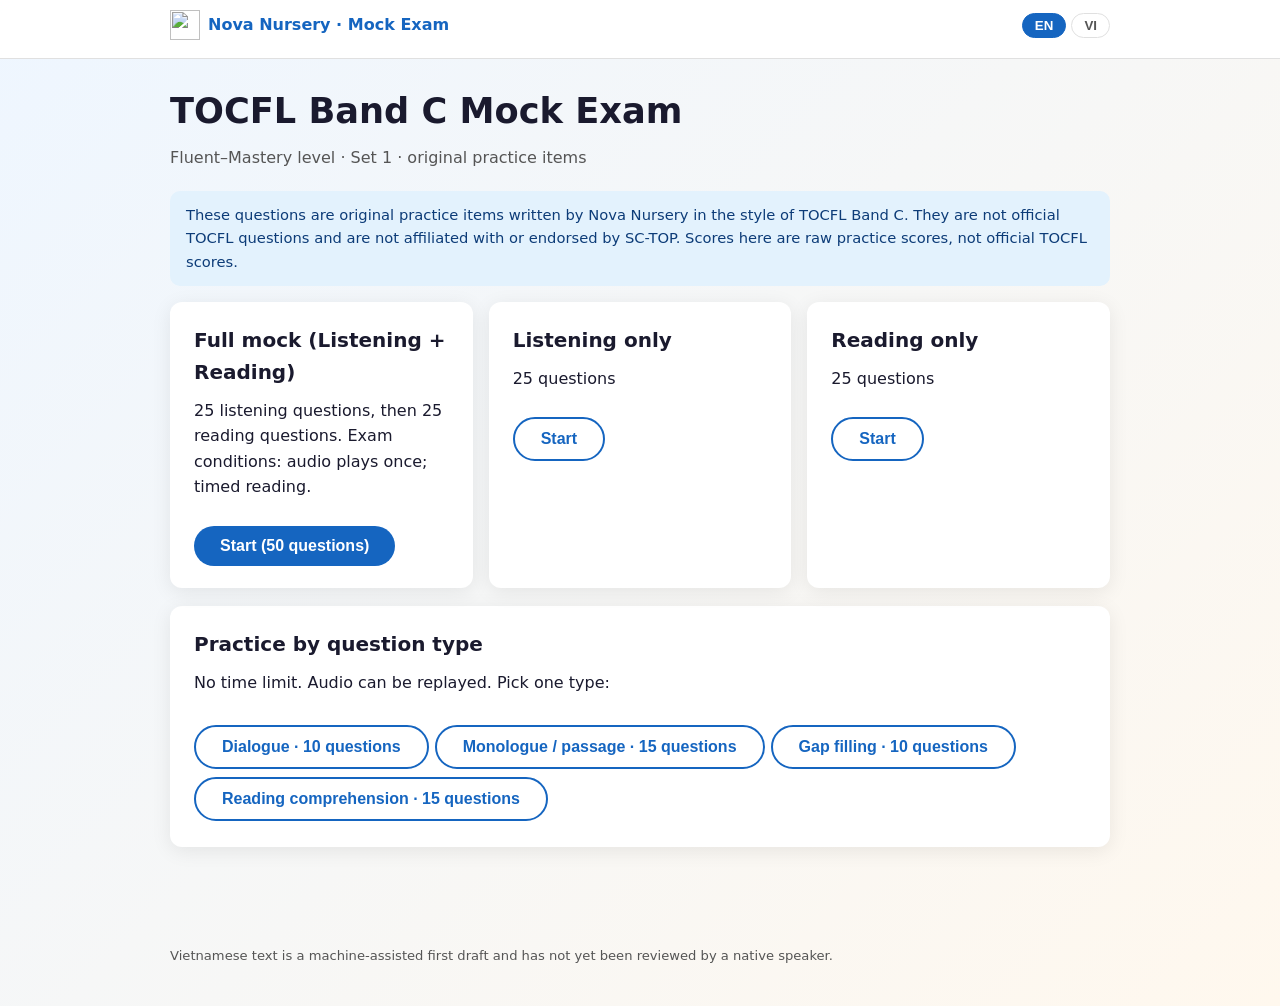
==== mock-exam/index.html @ 01f8cda5 "新增 TOCFL Band C 模擬考試網頁 v0.1：25 聽力＋25 閱讀原創題、edge-tts 音檔、計分與成績分析" ====
<!DOCTYPE html>
<html lang="en">
<head>
<meta charset="UTF-8" />
<meta name="viewport" content="width=device-width, initial-scale=1.0" />
<title>Nova Nursery — TOCFL Band C Mock Exam</title>
<style>
  :root {
    --blue:#1565C0; --blue-light:#1976D2; --blue-pale:#E3F2FD; --cream:#FFF8EE;
    --text:#1A1A2E; --sub:#555; --border:#E0E0E0; --white:#fff;
    --green:#2E7D32; --green-pale:#E8F5E9; --red:#C62828; --red-pale:#FDECEA; --gold:#F9A825;
    --radius:12px; --shadow:0 4px 20px rgba(0,0,0,.08);
  }
  *{box-sizing:border-box;margin:0;padding:0}
  body{font-family:"Be Vietnam Pro",system-ui,-apple-system,"Segoe UI","Noto Sans TC","Noto Sans",sans-serif;
       color:var(--text);background:linear-gradient(135deg,#EEF6FF 0%,var(--cream) 100%);min-height:100vh;line-height:1.6}
  header{position:sticky;top:0;z-index:20;background:rgba(255,255,255,.95);backdrop-filter:blur(8px);border-bottom:1px solid var(--border)}
  .bar{max-width:980px;margin:0 auto;padding:10px 20px;display:flex;align-items:center;justify-content:space-between;gap:12px}
  .brand{font-weight:800;color:var(--blue);display:flex;align-items:center;gap:8px}
  .brand img{width:30px;height:30px}
  .langs button{border:1px solid var(--border);background:var(--white);padding:4px 12px;border-radius:999px;cursor:pointer;font-weight:600;color:var(--sub)}
  .langs button.on{background:var(--blue);color:var(--white);border-color:var(--blue)}
  .status{max-width:980px;margin:0 auto;padding:0 20px 8px;display:flex;gap:16px;font-size:.9rem;color:var(--sub);flex-wrap:wrap}
  .status b{color:var(--blue)}
  main{max-width:980px;margin:0 auto;padding:24px 20px 80px}
  h1{font-size:clamp(1.5rem,4vw,2.2rem);font-weight:900;margin-bottom:6px}
  h2{font-size:1.25rem;font-weight:800;margin:0 0 10px}
  .lead{color:var(--sub);margin-bottom:20px}
  .card{background:var(--white);border-radius:var(--radius);box-shadow:var(--shadow);padding:22px 24px;margin-bottom:18px}
  .grid{display:grid;grid-template-columns:repeat(auto-fit,minmax(260px,1fr));gap:16px}
  .btn{display:inline-block;background:var(--blue);color:var(--white);border:none;border-radius:999px;padding:11px 26px;font-weight:700;font-size:1rem;cursor:pointer}
  .btn:hover{background:var(--blue-light)} .btn.ghost{background:var(--white);color:var(--blue);border:2px solid var(--blue)}
  .btn[disabled]{opacity:.5;cursor:not-allowed}
  .notice{background:var(--blue-pale);border-radius:10px;padding:12px 16px;font-size:.92rem;color:#0d3c78;margin-bottom:16px}
  ul.rules{margin:8px 0 18px 20px} ul.rules li{margin:4px 0}
  .passage{font-size:1.1rem;line-height:2;background:var(--cream);border-radius:10px;padding:16px 20px;margin-bottom:14px;letter-spacing:.02em}
  .blank{display:inline-block;min-width:26px;text-align:center;font-weight:800;color:var(--blue);border-bottom:2px solid var(--blue);margin:0 3px}
  .q{padding:12px 0;border-top:1px dashed var(--border)} .q:first-of-type{border-top:none}
  .qh{font-weight:700;margin-bottom:6px}
  .opts{display:grid;gap:6px}
  .opts.inline{grid-template-columns:repeat(auto-fit,minmax(130px,1fr))}
  .opt{display:flex;gap:8px;align-items:flex-start;border:1.5px solid var(--border);border-radius:10px;padding:8px 12px;cursor:pointer;background:var(--white)}
  .opt:hover{border-color:var(--blue-light)} .opt input{margin-top:5px}
  .opt.sel{border-color:var(--blue);background:var(--blue-pale)}
  .opt.correct{border-color:var(--green);background:var(--green-pale)} .opt.wrong{border-color:var(--red);background:var(--red-pale)}
  .opt .l{font-weight:800;color:var(--blue)}
  .player{display:flex;align-items:center;gap:14px;background:var(--blue-pale);border-radius:10px;padding:12px 16px;margin-bottom:12px;flex-wrap:wrap}
  .pulse{width:12px;height:12px;border-radius:50%;background:var(--gold);animation:p 1s infinite}
  @keyframes p{50%{opacity:.25}}
  .locked{opacity:.55;pointer-events:none}
  .chip{display:inline-block;font-size:.78rem;font-weight:700;padding:2px 9px;border-radius:999px;background:var(--blue-pale);color:var(--blue);margin:2px 4px 2px 0}
  .chip.lv{background:#FFF8E1;color:#8d6000}
  table{width:100%;border-collapse:collapse;margin-top:8px} th,td{text-align:left;padding:7px 10px;border-bottom:1px solid var(--border);font-size:.95rem}
  .bigscore{font-size:2.6rem;font-weight:900;color:var(--blue)}
  .bar2{height:10px;background:var(--border);border-radius:999px;overflow:hidden;min-width:80px} .bar2>i{display:block;height:100%;background:var(--blue)}
  .exp{background:var(--blue-pale);border-radius:8px;padding:8px 12px;margin-top:8px;font-size:.92rem}
  details{margin-top:8px} summary{cursor:pointer;font-weight:600;color:var(--blue)}
  .tr{background:var(--cream);border-radius:8px;padding:10px 14px;margin-top:6px;font-size:1rem;line-height:1.9}
  footer{max-width:980px;margin:0 auto;padding:0 20px 40px;color:var(--sub);font-size:.82rem}
  audio{width:100%;margin:6px 0}
</style>
</head>
<body>
<header>
  <div class="bar">
    <div class="brand"><img src="../Card/nova-nursery_emoji.png" alt="" /> Nova Nursery · Mock Exam</div>
    <div class="langs"><button data-l="en">EN</button> <button data-l="vi">VI</button></div>
  </div>
  <div class="status" id="status"></div>
</header>
<main id="app"></main>
<footer id="foot"></footer>

<script src="data/bandc-set1.js"></script>
<script>
"use strict";
const D = window.MOCK_EXAM;

/* ───────────── i18n ───────────── */
const I18N = {
  en: {
    title: "TOCFL Band C Mock Exam", sub: "Fluent–Mastery level · Set 1 · original practice items",
    disclaimer: "These questions are original practice items written by Nova Nursery in the style of TOCFL Band C. They are not official TOCFL questions and are not affiliated with or endorsed by SC-TOP. Scores here are raw practice scores, not official TOCFL scores.",
    fullMock: "Full mock (Listening + Reading)", fullMockD: "25 listening questions, then 25 reading questions. Exam conditions: audio plays once; timed reading.",
    listenOnly: "Listening only", readOnly: "Reading only", practice: "Practice by question type", practiceD: "No time limit. Audio can be replayed. Pick one type:",
    dialogue: "Dialogue", monologue: "Monologue / passage", gap: "Gap filling", comprehension: "Reading comprehension",
    qs: "questions", start: "Start", back: "Back to menu",
    lInstrT: "Listening section — instructions",
    lRules: ["Each passage is played once only. Then each question and its four options are read aloud.", "The options are shown on screen; the question itself is audio only.", "After the options are read there are 5 seconds before the next question.", "You cannot replay or go back. Click Start only when your sound is ready."],
    rInstrT: "Reading section — instructions",
    rRules: ["Choose the best answer for every blank or question.", "You can change answers until you submit or time runs out.", "The timer starts when you click Start."],
    startL: "Start listening", startR: "Start reading",
    passage: "Passage", question: "Question", blank: "Blank", of: "of",
    playingPassage: "Playing the passage…", playingQ: "Reading the question and options…", nextIn: "Next in", sec: "s",
    audioErr: "Audio could not be played (skipped).", groupDone: "Moving on…",
    listenDone: "Listening finished.", toReading: "Continue to the reading section",
    time: "Time left", submit: "Submit answers", confirmSubmit: "Submit now? Unanswered questions count as wrong.",
    results: "Results", total: "Total", listening: "Listening", reading: "Reading", correct: "correct",
    byType: "By question type", bySkill: "By skill", byLevel: "By target vocabulary level (TOCFL 8000-word list)",
    notInList: "not in 8000 list", review: "Review", yours: "Your answer", right: "Correct answer", none: "(no answer)",
    expl: "Why", transcript: "Transcript", retake: "Take again", targetWords: "Target words", rawNote: "Raw practice score (not an official TOCFL score).",
    skills: {detail:"Detail", inference:"Inference", attitude:"Attitude", "main-idea":"Main idea", connector:"Connectors", adverb:"Adverbs / nuance", vocabulary:"Vocabulary"},
    vNote: "Vietnamese text is a machine-assisted first draft and has not yet been reviewed by a native speaker.",
    playPassage: "Passage audio", playQ: "Question audio"
  },
  vi: {
    title: "Thi thử TOCFL Band C", sub: "Cấp Lưu loát–Tinh thông · Bộ 1 · câu hỏi tự biên soạn",
    disclaimer: "Các câu hỏi này do Nova Nursery tự biên soạn theo phong cách TOCFL Band C. Đây không phải đề thi chính thức và không liên kết hay được SC-TOP xác nhận. Điểm ở đây chỉ là điểm luyện tập thô, không phải điểm TOCFL chính thức.",
    fullMock: "Thi thử đầy đủ (Nghe + Đọc)", fullMockD: "25 câu nghe, sau đó 25 câu đọc. Điều kiện như thi thật: âm thanh chỉ phát một lần; phần đọc có giới hạn thời gian.",
    listenOnly: "Chỉ phần Nghe", readOnly: "Chỉ phần Đọc", practice: "Luyện theo dạng câu hỏi", practiceD: "Không giới hạn thời gian. Có thể nghe lại. Chọn một dạng:",
    dialogue: "Hội thoại", monologue: "Đoạn văn nói", gap: "Chọn từ điền chỗ trống", comprehension: "Đọc hiểu",
    qs: "câu", start: "Bắt đầu", back: "Về menu",
    lInstrT: "Phần Nghe — hướng dẫn",
    lRules: ["Mỗi đoạn chỉ phát một lần. Sau đó từng câu hỏi và bốn đáp án được đọc lên.", "Đáp án hiển thị trên màn hình; câu hỏi chỉ có ở dạng âm thanh.", "Sau khi đọc xong đáp án có 5 giây trước câu tiếp theo.", "Không thể nghe lại hay quay lại. Chỉ bấm Bắt đầu khi âm thanh đã sẵn sàng."],
    rInstrT: "Phần Đọc — hướng dẫn",
    rRules: ["Chọn đáp án tốt nhất cho mỗi chỗ trống hoặc câu hỏi.", "Có thể đổi đáp án cho đến khi nộp bài hoặc hết giờ.", "Đồng hồ bắt đầu khi bạn bấm Bắt đầu."],
    startL: "Bắt đầu nghe", startR: "Bắt đầu đọc",
    passage: "Đoạn", question: "Câu", blank: "Chỗ trống", of: "/",
    playingPassage: "Đang phát đoạn nghe…", playingQ: "Đang đọc câu hỏi và đáp án…", nextIn: "Câu tiếp theo sau", sec: "giây",
    audioErr: "Không phát được âm thanh (đã bỏ qua).", groupDone: "Chuyển tiếp…",
    listenDone: "Đã xong phần Nghe.", toReading: "Tiếp tục sang phần Đọc",
    time: "Còn lại", submit: "Nộp bài", confirmSubmit: "Nộp bài ngay? Câu chưa trả lời tính là sai.",
    results: "Kết quả", total: "Tổng", listening: "Nghe", reading: "Đọc", correct: "đúng",
    byType: "Theo dạng câu hỏi", bySkill: "Theo kỹ năng", byLevel: "Theo cấp độ từ vựng mục tiêu (danh sách 8000 từ TOCFL)",
    notInList: "không có trong danh sách 8000 từ", review: "Xem lại", yours: "Bạn chọn", right: "Đáp án đúng", none: "(chưa chọn)",
    expl: "Giải thích", transcript: "Bản ghi âm", retake: "Làm lại", targetWords: "Từ mục tiêu", rawNote: "Điểm luyện tập thô (không phải điểm TOCFL chính thức).",
    skills: {detail:"Chi tiết", inference:"Suy luận", attitude:"Thái độ", "main-idea":"Ý chính", connector:"Liên từ", adverb:"Phó từ / sắc thái", vocabulary:"Từ vựng"},
    vNote: "Phần tiếng Việt là bản nháp đầu do máy hỗ trợ, chưa được người bản ngữ rà soát.",
    playPassage: "Âm thanh đoạn nghe", playQ: "Âm thanh câu hỏi"
  }
};
let lang = localStorage.getItem("mockLang") || ((navigator.language || "").toLowerCase().startsWith("vi") ? "vi" : "en");
const T = () => I18N[lang];
const esc = s => String(s).replace(/[&<>"]/g, c => ({"&":"&amp;","<":"&lt;",">":"&gt;",'"':"&quot;"}[c]));
const LET = ["A", "B", "C", "D"];
const $ = id => document.getElementById(id);

/* ───────────── state ───────────── */
let S = null;          // current session
const audio = new Audio();

function newSession(mode, groups, sectionsOrder) {
  return { mode, groups, answers: {}, runId: Date.now(), cancelled: false, order: sectionsOrder || [] };
}
function cancelSession() {
  if (S) { S.cancelled = true; if (S.abort) S.abort(); clearInterval(S.timer); }
  audio.pause();
  S = null;
}
const dead = run => !S || S.cancelled || S.runId !== run;

/* ───────────── exam model ───────────── */
function listeningGroups(type) {
  return D.listening.filter(g => !type || g.type === type).map(g => ({ ...g, section: "listening", ctype: g.type }));
}
function readingGroups(type) {
  const gaps = D.gaps.map(g => ({ ...g, section: "reading", ctype: "gap" }));
  const comp = D.passages.map(g => ({ ...g, section: "reading", ctype: "comprehension" }));
  let all = [...gaps, ...comp];
  if (type) all = all.filter(g => g.ctype === type);
  return all;
}
const countQ = gs => gs.reduce((n, g) => n + g.questions.length, 0);
const qid = (g, i) => g.id + ":" + i;

/* ───────────── screens ───────────── */
function setStatus(html) { $("status").innerHTML = html || ""; }

function home() {
  cancelSession();
  setStatus("");
  const t = T();
  const nL = countQ(listeningGroups()), nR = countQ(readingGroups());
  $("app").innerHTML = `
    <h1>${esc(t.title)}</h1><p class="lead">${esc(t.sub)}</p>
    <div class="notice">${esc(t.disclaimer)}</div>
    <div class="grid">
      <div class="card"><h2>${esc(t.fullMock)}</h2><p>${esc(t.fullMockD)}</p><br>
        <button class="btn" data-act="full">${esc(t.start)} (${nL + nR} ${esc(t.qs)})</button></div>
      <div class="card"><h2>${esc(t.listenOnly)}</h2><p>${nL} ${esc(t.qs)}</p><br>
        <button class="btn ghost" data-act="listen">${esc(t.start)}</button></div>
      <div class="card"><h2>${esc(t.readOnly)}</h2><p>${nR} ${esc(t.qs)}</p><br>
        <button class="btn ghost" data-act="read">${esc(t.start)}</button></div>
    </div>
    <div class="card"><h2>${esc(t.practice)}</h2><p>${esc(t.practiceD)}</p><br>
      ${["dialogue", "monologue", "gap", "comprehension"].map(k => {
        const gs = (k === "dialogue" || k === "monologue") ? listeningGroups(k) : readingGroups(k);
        return `<button class="btn ghost" style="margin:4px 6px 4px 0" data-act="prac" data-k="${k}">${esc(t[k])} · ${countQ(gs)} ${esc(t.qs)}</button>`;
      }).join("")}
    </div>`;
  $("app").onclick = e => {
    const b = e.target.closest("button[data-act]"); if (!b) return;
    const a = b.dataset.act;
    if (a === "full") startExam("full");
    else if (a === "listen") startExam("listen");
    else if (a === "read") startExam("read");
    else if (a === "prac") startPractice(b.dataset.k);
  };
  renderFoot();
}
function renderFoot() { $("foot").innerHTML = lang === "vi" ? esc(I18N.vi.vNote) : esc(I18N.en.vNote); }

/* exam entry */
function startExam(kind) {
  const order = kind === "full" ? ["listening", "reading"] : kind === "listen" ? ["listening"] : ["reading"];
  S = newSession("exam", { listening: listeningGroups(), reading: readingGroups() }, order);
  S.kind = kind;
  nextSection();
}
function nextSection() {
  const sec = S.order.shift();
  if (!sec) return finish();
  S.currentSection = sec;
  if (sec === "listening") listeningIntro(); else readingIntro();
}
function instrScreen(titleKey, rulesKey, startKey, onStart) {
  const t = T();
  $("app").innerHTML = `<div class="card"><h2>${esc(t[titleKey])}</h2><ul class="rules">${t[rulesKey].map(r => `<li>${esc(r)}</li>`).join("")}</ul>
    <button class="btn" id="go">${esc(t[startKey])}</button> <button class="btn ghost" id="bk">${esc(t.back)}</button></div>`;
  $("go").onclick = onStart; $("bk").onclick = home;
}

/* ───────────── listening (exam: audio-driven) ───────────── */
function listeningIntro() { instrScreen("lInstrT", "lRules", "startL", runListening); }

function playFile(src) {
  return new Promise(res => {
    const run = S.runId;
    audio.onended = () => res(true);
    audio.onerror = () => res(false);
    audio.src = src;
    audio.play().catch(() => res(false));
    S.abort = () => { audio.pause(); res(false); };
  });
}
function wait(ms) { return new Promise(r => setTimeout(r, ms)); }

async function runListening() {
  const run = S.runId, gs = S.groups.listening, t = T();
  let qn = 0; const total = countQ(gs);
  for (let gi = 0; gi < gs.length; gi++) {
    if (dead(run)) return;
    const g = gs[gi];
    $("app").innerHTML = `<div class="card" id="gcard">
      <h2>${esc(t.passage)} ${gi + 1} ${esc(t.of)} ${gs.length} · ${esc(g.kind)}</h2>
      <div class="player"><span class="pulse"></span><span id="pstat">${esc(t.playingPassage)}</span></div>
      ${g.questions.map((q, i) => `<div class="q"><div class="qh">${esc(t.question)} ${i + 1}</div>${optsHtml(qid(g, i), q.options)}</div>`).join("")}
    </div>`;
    wireOpts();
    setStatus(`<span>${esc(t.listening)}: <b>${qn + 1}–${qn + g.questions.length}</b> / ${total}</span>`);
    let ok = await playFile(g.audioPassage);
    if (dead(run)) return;
    if (!ok) $("pstat").textContent = t.audioErr;
    for (let qi = 0; qi < g.questions.length; qi++) {
      $("pstat").textContent = `${t.question} ${qi + 1} — ${t.playingQ}`;
      ok = await playFile(g.audioQuestions[qi]);
      if (dead(run)) return;
      for (let s = 5; s >= 1; s--) {
        $("pstat").textContent = `${t.question} ${qi + 1} — ${t.nextIn} ${s}${t.sec}`;
        await wait(1000);
        if (dead(run)) return;
      }
    }
    qn += g.questions.length;
    $("pstat").textContent = t.groupDone;
    document.querySelectorAll("#gcard .opt").forEach(o => o.classList.add("locked"));
    await wait(1200);
  }
  setStatus("");
  if (S.order.length) {
    $("app").innerHTML = `<div class="card"><h2>${esc(t.listenDone)}</h2><button class="btn" id="go">${esc(t.toReading)}</button></div>`;
    $("go").onclick = nextSection;
  } else finish();
}

/* ───────────── reading ───────────── */
function readingIntro() { instrScreen("rInstrT", "rRules", "startR", () => runReading(S.groups.reading, S.mode === "exam")); }

function renderGap(g) {
  const t = T();
  const text = esc(g.text).replace(/\{(\d+)\}/g, (m, n) => `<span class="blank">${n}</span>`);
  return `<div class="card"><div class="passage">${text}</div>
    ${g.questions.map((q, i) => `<div class="q"><div class="qh">${esc(t.blank)} ${i + 1}</div>${optsHtml(qid(g, i), q.options, true)}</div>`).join("")}</div>`;
}
function renderComp(g, startNo) {
  const t = T();
  return `<div class="card"><div class="passage">${esc(g.text)}</div>
    ${g.questions.map((q, i) => `<div class="q"><div class="qh">${esc(t.question)} ${i + 1}. ${esc(q.stem)}</div>${optsHtml(qid(g, i), q.options)}</div>`).join("")}</div>`;
}
function optsHtml(name, options, inline) {
  return `<div class="opts${inline ? " inline" : ""}">${options.map((o, i) =>
    `<label class="opt"><input type="radio" name="${name}" value="${i}"><span><span class="l">${LET[i]}.</span> ${esc(o)}</span></label>`).join("")}</div>`;
}
function wireOpts() {
  $("app").onchange = e => {
    if (e.target.type !== "radio") return;
    S.answers[e.target.name] = Number(e.target.value);
    document.querySelectorAll(`input[name="${CSS.escape(e.target.name)}"]`).forEach(r =>
      r.closest(".opt").classList.toggle("sel", r.checked));
  };
}
function runReading(gs, timed, practiceNote) {
  const t = T();
  S.readingGroups = gs;
  $("app").innerHTML = (practiceNote || "") + gs.map(g => g.ctype === "gap" ? renderGap(g) : renderComp(g)).join("") +
    `<div style="text-align:center"><button class="btn" id="sub">${esc(t.submit)}</button></div>`;
  wireOpts();
  $("sub").onclick = () => { if (confirm(t.confirmSubmit)) endReading(); };
  if (timed) {
    let left = Math.round(countQ(gs) * 72);   // 1.2 min per question (official: 50 q / 60 min)
    const tick = () => {
      const m = String(Math.floor(left / 60)).padStart(2, "0"), s = String(left % 60).padStart(2, "0");
      setStatus(`<span>${esc(t.reading)}</span><span>${esc(t.time)}: <b>${m}:${s}</b></span>`);
      if (left <= 0) { clearInterval(S.timer); endReading(); }
      left--;
    };
    tick(); S.timer = setInterval(tick, 1000);
  } else setStatus("");
  window.scrollTo(0, 0);
}
function endReading() { clearInterval(S.timer); setStatus(""); nextSection(); }

/* ───────────── practice ───────────── */
function startPractice(k) {
  const isL = k === "dialogue" || k === "monologue";
  const gs = isL ? listeningGroups(k) : readingGroups(k);
  S = newSession("practice", { listening: isL ? gs : [], reading: isL ? [] : gs }, []);
  S.practiceType = k;
  const t = T();
  if (isL) {
    $("app").innerHTML = gs.map((g, gi) => `<div class="card"><h2>${esc(t.passage)} ${gi + 1} ${esc(t.of)} ${gs.length} · ${esc(g.kind)}</h2>
      <div>${esc(t.playPassage)}</div><audio controls preload="none" src="${g.audioPassage}"></audio>
      ${g.questions.map((q, i) => `<div class="q"><div class="qh">${esc(t.question)} ${i + 1}</div>
        <div style="font-size:.85rem;color:var(--sub)">${esc(t.playQ)}</div><audio controls preload="none" src="${g.audioQuestions[i]}"></audio>
        ${optsHtml(qid(g, i), q.options)}</div>`).join("")}</div>`).join("") +
      `<div style="text-align:center"><button class="btn" id="sub">${esc(t.submit)}</button></div>`;
    wireOpts();
    $("sub").onclick = () => { if (confirm(t.confirmSubmit)) finish(); };
    S.practiceHasBack = true;
  } else {
    runReading(gs, false);
    $("sub").onclick = () => { if (confirm(t.confirmSubmit)) finish(); };
  }
  setStatus(`<button class="btn ghost" style="padding:2px 14px" id="bk2">${esc(t.back)}</button>`);
  $("bk2").onclick = home;
  window.scrollTo(0, 0);
}

/* ───────────── results ───────────── */
function pct(a, b) { return b ? Math.round(100 * a / b) : 0; }
function finish() {
  clearInterval(S.timer); audio.pause();
  const t = T();
  const all = [...(S.groups.listening || []), ...(S.groups.reading || [])];
  // only include sections that were part of this session
  const used = S.mode === "practice" ? all : (S.kind === "full" ? all : S.kind === "listen" ? S.groups.listening : S.groups.reading);
  const types = {}, skills = {}, levels = {};
  let sec = { listening: [0, 0], reading: [0, 0] };
  const bump = (m, k, ok) => { (m[k] = m[k] || [0, 0]); m[k][1]++; if (ok) m[k][0]++; };
  used.forEach(g => g.questions.forEach((q, i) => {
    const a = S.answers[qid(g, i)], ok = a === q.answer;
    bump(types, g.ctype, ok); bump(skills, q.skill, ok);
    sec[g.section][1]++; if (ok) sec[g.section][0]++;
    new Set(q.focus.map(f => f.lv)).forEach(lv => bump(levels, lv, ok));
  }));
  const tot = [sec.listening[0] + sec.reading[0], sec.listening[1] + sec.reading[1]];
  S.report = { used, types, skills, levels, sec, tot };
  localStorage.setItem("mockLast", JSON.stringify({ at: Date.now(), tot, sec }));

  const row = (label, [c, n]) => `<tr><td>${esc(label)}</td><td>${c}/${n}</td><td style="width:40%"><div class="bar2"><i style="width:${pct(c, n)}%"></i></div></td><td>${pct(c, n)}%</td></tr>`;
  const lvOrder = ["準1", "準2", "入", "基", "進", "高", "流", "-"];
  $("app").innerHTML = `
    <h1>${esc(t.results)}</h1>
    <div class="card"><div class="bigscore">${tot[0]} / ${tot[1]} <span style="font-size:1.2rem">(${pct(tot[0], tot[1])}%)</span></div>
      <p class="lead">${esc(t.rawNote)}</p>
      ${sec.listening[1] ? `<div>${esc(t.listening)}: <b>${sec.listening[0]}/${sec.listening[1]}</b></div>` : ""}
      ${sec.reading[1] ? `<div>${esc(t.reading)}: <b>${sec.reading[0]}/${sec.reading[1]}</b></div>` : ""}
    </div>
    <div class="card"><h2>${esc(t.byType)}</h2><table>${Object.keys(types).map(k => row(t[k], types[k])).join("")}</table>
      <h2 style="margin-top:18px">${esc(t.bySkill)}</h2><table>${Object.keys(skills).map(k => row(t.skills[k] || k, skills[k])).join("")}</table>
      <h2 style="margin-top:18px">${esc(t.byLevel)}</h2><table>${lvOrder.filter(k => levels[k]).map(k => row(k === "-" ? t.notInList : k, levels[k])).join("")}</table></div>
    <h2>${esc(t.review)}</h2>
    ${used.map((g, gi) => reviewGroup(g, gi)).join("")}
    <div style="text-align:center;margin-top:20px"><button class="btn" id="again">${esc(t.retake)}</button> <button class="btn ghost" id="hm">${esc(t.back)}</button></div>`;
  $("again").onclick = home; $("hm").onclick = home;
  $("app").onclick = null; $("app").onchange = null;
  setStatus("");
  window.scrollTo(0, 0);
}
function reviewGroup(g, gi) {
  const t = T();
  const head = g.section === "listening"
    ? `${esc(t.passage)} · ${esc(g.kind)}`
    : esc(t[g.ctype]);
  const trans = g.section === "listening"
    ? `<details><summary>${esc(t.transcript)}</summary><div class="tr">${g.transcript.map(l => `<div>${l.s === "M" ? "（男）" : l.s === "F" ? "（女）" : ""}${esc(l.t)}</div>`).join("")}</div></details>`
    : (g.ctype === "gap" ? `<div class="passage">${esc(g.text).replace(/\{(\d+)\}/g, (m, n) => `<span class="blank">${n}</span>`)}</div>` : "");
  return `<div class="card"><h2>${head}</h2>${trans}${g.questions.map((q, i) => {
    const a = S.answers[qid(g, i)], ok = a === q.answer;
    const stem = g.section === "listening" ? "" : (g.ctype === "gap" ? `${esc(t.blank)} ${i + 1}` : esc(q.stem));
    return `<div class="q"><div class="qh">${ok ? "✅" : "❌"} ${esc(t.question)} ${i + 1}${stem ? ". " + stem : ""}${g.section === "listening" ? ". " + esc(q.stem) : ""}</div>
      <div class="opts${g.ctype === "gap" ? " inline" : ""}">${q.options.map((o, k) =>
        `<div class="opt ${k === q.answer ? "correct" : (k === a ? "wrong" : "")}"><span><span class="l">${LET[k]}.</span> ${esc(o)}${k === a ? " ← " + esc(t.yours) : ""}${k === q.answer ? " ✔" : ""}</span></div>`).join("")}</div>
      ${a === undefined ? `<div style="color:var(--red);font-size:.9rem">${esc(t.none)}</div>` : ""}
      <div class="exp"><b>${esc(t.expl)}:</b> ${esc(q.explain[lang] || q.explain.en)}</div>
      <div>${q.focus.map(f => `<span class="chip">${esc(f.w)}</span><span class="chip lv">${f.lv === "-" ? esc(t.notInList) : esc(f.lv)}</span>`).join("")}</div></div>`;
  }).join("")}</div>`;
}

/* ───────────── boot ───────────── */
function setLang(l) {
  lang = l; localStorage.setItem("mockLang", l);
  document.documentElement.lang = l === "vi" ? "vi" : "en";
  document.querySelectorAll(".langs button").forEach(b => b.classList.toggle("on", b.dataset.l === l));
  renderFoot();
  if (!S) home();
  else if (S.report) finish();
}
document.querySelectorAll(".langs button").forEach(b => b.onclick = () => setLang(b.dataset.l));
setLang(lang);
</script>
</body>
</html>
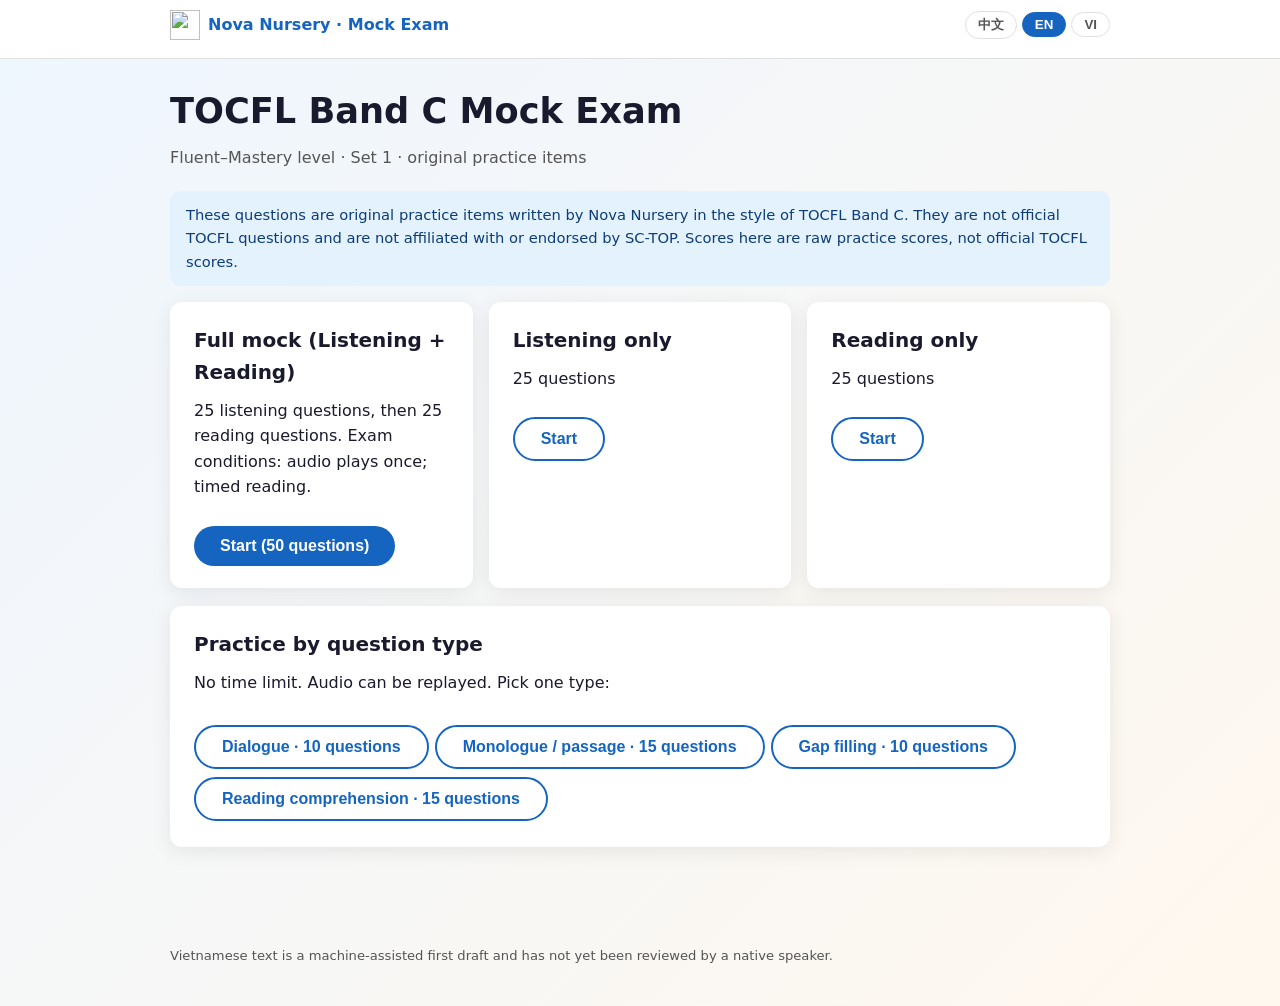
==== commit 103d1542: "模擬考試網頁補上繁體中文介面與解析（預設繁中，另保留英／越）" ====
--- a/mock-exam/index.html
+++ b/mock-exam/index.html
@@ -64,7 +64,7 @@
 <header>
   <div class="bar">
     <div class="brand"><img src="../Card/nova-nursery_emoji.png" alt="" /> Nova Nursery · Mock Exam</div>
-    <div class="langs"><button data-l="en">EN</button> <button data-l="vi">VI</button></div>
+    <div class="langs"><button data-l="zh">中文</button> <button data-l="en">EN</button> <button data-l="vi">VI</button></div>
   </div>
   <div class="status" id="status"></div>
 </header>
@@ -129,7 +129,33 @@
     playPassage: "Âm thanh đoạn nghe", playQ: "Âm thanh câu hỏi"
   }
 };
-let lang = localStorage.getItem("mockLang") || ((navigator.language || "").toLowerCase().startsWith("vi") ? "vi" : "en");
+I18N.zh = {
+  title: "TOCFL 流利精通級（Band C）模擬考試", sub: "第 1 套 · 原創練習題",
+  disclaimer: "本頁題目是 Nova Nursery 參考 TOCFL Band C 題型自行編寫的原創練習題，並非官方試題，也與國家華語測驗推動工作委員會（SC-TOP）無關。這裡的分數只是練習用的原始分數，不是官方 TOCFL 成績。",
+  fullMock: "完整模擬（聽力＋閱讀）", fullMockD: "先考 25 題聽力，再考 25 題閱讀。比照正式考試：音檔只播一遍、閱讀限時。",
+  listenOnly: "只考聽力", readOnly: "只考閱讀", practice: "分題型練習", practiceD: "不限時間，音檔可重複播放。請選一種題型：",
+  dialogue: "對話", monologue: "段落（獨白）", gap: "選詞填空", comprehension: "閱讀理解",
+  qs: "題", start: "開始", back: "回到選單",
+  lInstrT: "聽力測驗　作答說明",
+  lRules: ["每段話只播放一遍，接著會念出問題與四個選項。", "選項會顯示在畫面上，問題本身只有聲音。", "選項念完後有 5 秒作答時間，接著進入下一題。", "不能重播，也不能回上一題。請確認音量正常後再按「開始」。"],
+  rInstrT: "閱讀測驗　作答說明",
+  rRules: ["每個空格或每個問題，請選出最適合的答案。", "交卷或時間結束前，都可以修改答案。", "按下「開始」後開始計時。"],
+  startL: "開始聽力測驗", startR: "開始閱讀測驗",
+  passage: "段落", question: "題目", blank: "空格", of: "／",
+  playingPassage: "正在播放…", playingQ: "正在念題目與選項…", nextIn: "下一題倒數", sec: " 秒",
+  audioErr: "音檔無法播放（已略過）。", groupDone: "進入下一段…",
+  listenDone: "聽力測驗結束。", toReading: "繼續閱讀測驗",
+  time: "剩餘時間", submit: "交卷", confirmSubmit: "確定交卷嗎？未作答的題目會算錯。",
+  results: "測驗結果", total: "總分", listening: "聽力", reading: "閱讀", correct: "答對",
+  byType: "各題型表現", bySkill: "各能力表現", byLevel: "依目標詞彙等級（華語八千詞表）",
+  notInList: "不在八千詞表內", review: "逐題檢討", yours: "你的答案", right: "正確答案", none: "（未作答）",
+  expl: "解析", transcript: "聽力逐字稿", retake: "再考一次", targetWords: "目標詞彙", rawNote: "練習用原始分數（非 TOCFL 官方成績）。",
+  skills: {detail:"細節理解", inference:"推論", attitude:"態度與立場", "main-idea":"主旨", connector:"連接詞", adverb:"副詞／語氣", vocabulary:"詞彙辨析"},
+  vNote: "越南文說明為機器輔助的初稿，尚未經母語者審閱。",
+  playPassage: "段落音檔", playQ: "題目音檔"
+};
+const nav = (navigator.language || "").toLowerCase();
+let lang = localStorage.getItem("mockLang") || (nav.startsWith("vi") ? "vi" : nav.startsWith("en") ? "en" : "zh");
 const T = () => I18N[lang];
 const esc = s => String(s).replace(/[&<>"]/g, c => ({"&":"&amp;","<":"&lt;",">":"&gt;",'"':"&quot;"}[c]));
 const LET = ["A", "B", "C", "D"];
@@ -198,7 +224,7 @@
   };
   renderFoot();
 }
-function renderFoot() { $("foot").innerHTML = lang === "vi" ? esc(I18N.vi.vNote) : esc(I18N.en.vNote); }
+function renderFoot() { $("foot").innerHTML = esc(T().vNote); }
 
 /* exam entry */
 function startExam(kind) {
@@ -410,7 +436,7 @@
 /* ───────────── boot ───────────── */
 function setLang(l) {
   lang = l; localStorage.setItem("mockLang", l);
-  document.documentElement.lang = l === "vi" ? "vi" : "en";
+  document.documentElement.lang = l === "vi" ? "vi" : l === "zh" ? "zh-Hant" : "en";
   document.querySelectorAll(".langs button").forEach(b => b.classList.toggle("on", b.dataset.l === l));
   renderFoot();
   if (!S) home();
